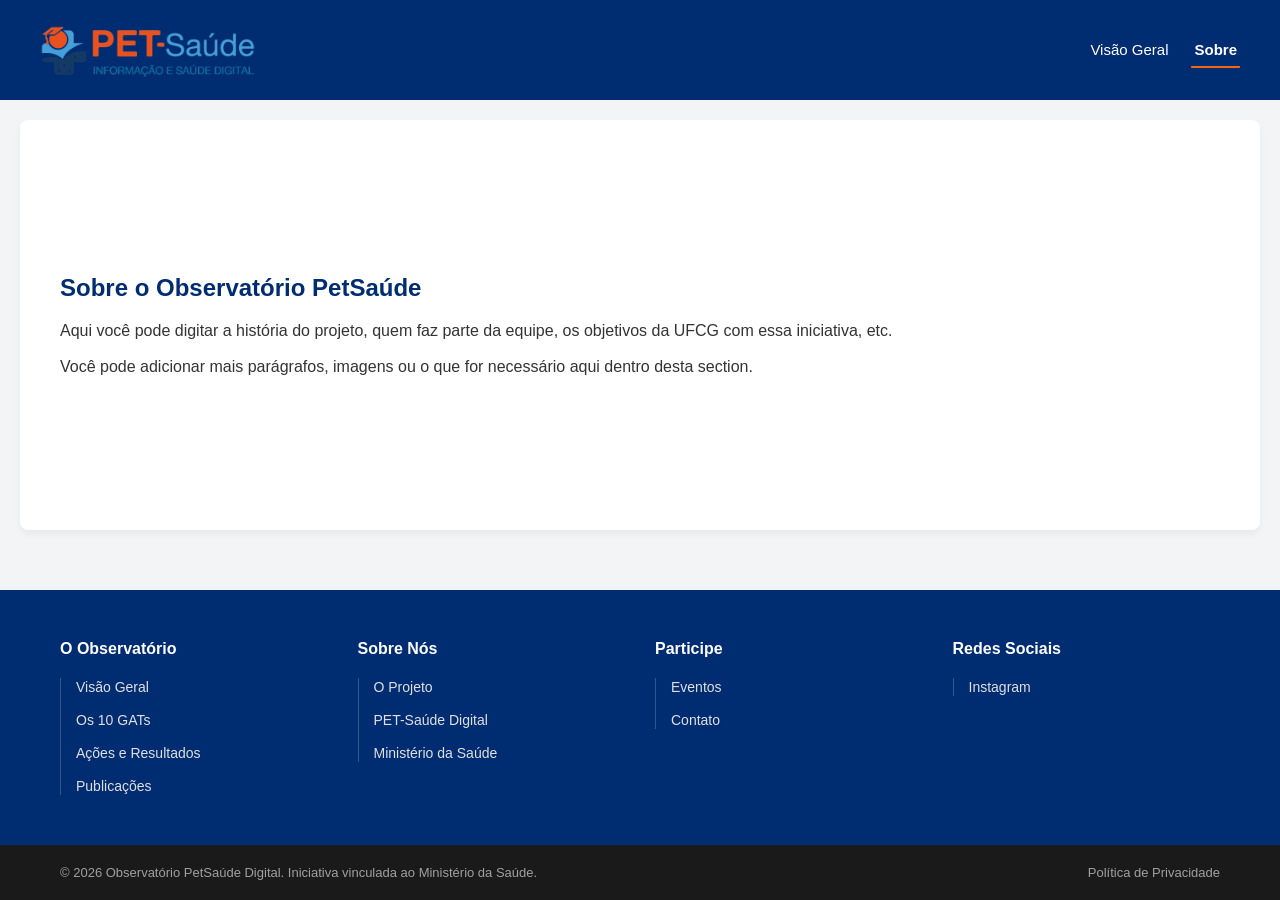
==== sobre.html @ b63b5b78 "feat: insere novos campos, adciona logica, separa menus" ====
<!DOCTYPE html>
<html lang="pt-BR">
<head>
    <meta charset="UTF-8">
    <meta name="viewport" content="width=device-width, initial-scale=1.0">
    <title>Sobre - Observatório PetSaúde</title>
    <link rel="stylesheet" href="style.css">
</head>
<body>

    <aside class="sidebar">        
        <img src="logoPet.png" alt="Logo" class="minha-logo">
        <nav>
            <a href="index.html" class="menu-item">Visão Geral</a>
            <a href="sobre.html" class="menu-item active">Sobre</a>
        </nav>
    </aside>

    <main class="main-content">
        
        <section class="dashboard-container" style="min-height: auto; padding: 40px; align-items: flex-start;">
            <h2 style="color: #002c72; margin-bottom: 20px;">Sobre o Observatório PetSaúde</h2>
            
            <p>Aqui você pode digitar a história do projeto, quem faz parte da equipe, os objetivos da UFCG com essa iniciativa, etc.</p>
            <br>
            <p>Você pode adicionar mais parágrafos, imagens ou o que for necessário aqui dentro desta section.</p>
        </section>

        <div id="footer-container"></div>
        <script src="footer.js"></script> 

    </main> 

</body>
</html>
---- style.css ----
* {
    margin: 0;
    padding: 0;
    box-sizing: border-box;
    font-family: 'Segoe UI', Tahoma, Geneva, Verdana, sans-serif;
}

body {
    background-color: #f3f4f6; 
    color: #333;
    display: flex;
    flex-direction: column;
    height: 100vh; 
    overflow: hidden; 
}

.sidebar {
    width: 100%;
    height: 100px;
    background-color: #002c72; 
    color: white;
    padding: 0 40px;
    display: flex;
    flex-direction: row;
    align-items: center;
    justify-content: space-between;
    flex-shrink: 0;
}

.sidebar h1 {
    font-size: 24px;
    font-weight: 600;
    margin-bottom: 0;
    padding-bottom: 0;
    border-bottom: none;
    margin-right: 40px;
}

.sidebar nav {
    display: flex;
    gap: 20px;
}

.menu-item {
    padding: 8px 3px;
    cursor: pointer;
    border-radius: 1px;
    margin-bottom: 0;
    transition: background 0.3s;
    font-size: 15px;
    white-space: nowrap;
    text-decoration: none; 
    color: white;
}

.menu-item:hover {
    color: white;
    background-color: transparent;
}

.menu-item.active {
    background-color: transparent; 
    font-weight: bold;
    border-bottom: 2px solid #f56613;
}

.minha-logo {
    height: 60px; 
    width: auto;
    margin-right: 10px;
}

.main-content {
    flex: 1; 
    padding: 20px;
    display: flex;    
    flex-direction: column; 
    gap: 20px;
    overflow-y: auto; 
}

.dashboard-container {
    background: white;
    padding: 10px;
    border-radius: 8px;
    box-shadow: 0 4px 6px rgba(0,0,0,0.05);
    flex: 1; 
    display: flex;
    width: 100%;    
    flex-direction: column;
    justify-content: center;
    align-items: center;
    min-height: 600px; 
}

.dashboard-container iframe, 
.dashboard-container img {
    width: 100%;
    height: 100%;
    border: none;
    object-fit: contain;
}

/* =========================================
   ESTILOS DO NOVO RODAPÉ (FOOTER)
========================================= */

.footer {
    width: calc(100%+40%);
    flex-shrink: 0;
    display: flex;
    flex-direction: column;
    margin-left: -20px;  
    margin-right: -20px;  
    margin-bottom: -20px; 
    margin-top: 40px; 
}

/* --- Parte Superior Azul --- */
.footer-top {
    background-color: #002c72; /* O azul da sua logo */
    color: white;
    display: flex;
    justify-content: space-between;
    padding: 50px 60px;
    flex-wrap: wrap;
    gap: 30px;
}

.footer-col {
    flex: 1;
    min-width: 180px;
}

.footer-col h4 {
    font-size: 16px;
    font-weight: 600;
    margin-bottom: 20px;
    color: white;
}

.footer-col ul {
    list-style: none;
    padding-left: 15px; 
    /* Esta é a linha vertical à esquerda dos links, igual à da imagem */
    border-left: 1px solid rgba(255, 255, 255, 0.2); 
    display: flex;
    flex-direction: column;
    gap: 15px;
}

.footer-col ul li a {
    color: #e0e0e0;
    text-decoration: none;
    font-size: 14px;
    transition: color 0.3s;
}

.footer-col ul li a:hover {
    color: #f56613; /* Fica laranja (sua cor) ao passar o mouse */
}

/* --- Parte Inferior Preta --- */
.footer-bottom {
    background-color: #1a1a1a; /* Cinza bem escuro/preto da imagem */
    color: #a0a0a0;
    padding: 20px 60px;
}

.footer-bottom-content {
    display: flex;
    justify-content: space-between;
    align-items: center;
    font-size: 13px;
    flex-wrap: wrap;
    gap: 15px;
}

.footer-bottom-content a.privacy-policy {
    color: #a0a0a0;
    text-decoration: none;
    transition: color 0.3s;
}

.footer-bottom-content a.privacy-policy:hover {
    color: white;
}

/* --- Responsividade para Celulares --- */
@media (max-width: 768px) {
    .footer-top {
        flex-direction: column;
        padding: 40px 30px;
    }
    .footer-bottom {
        padding: 20px 30px;
    }
    .footer-bottom-content {
        flex-direction: column;
        text-align: center;
    }
}
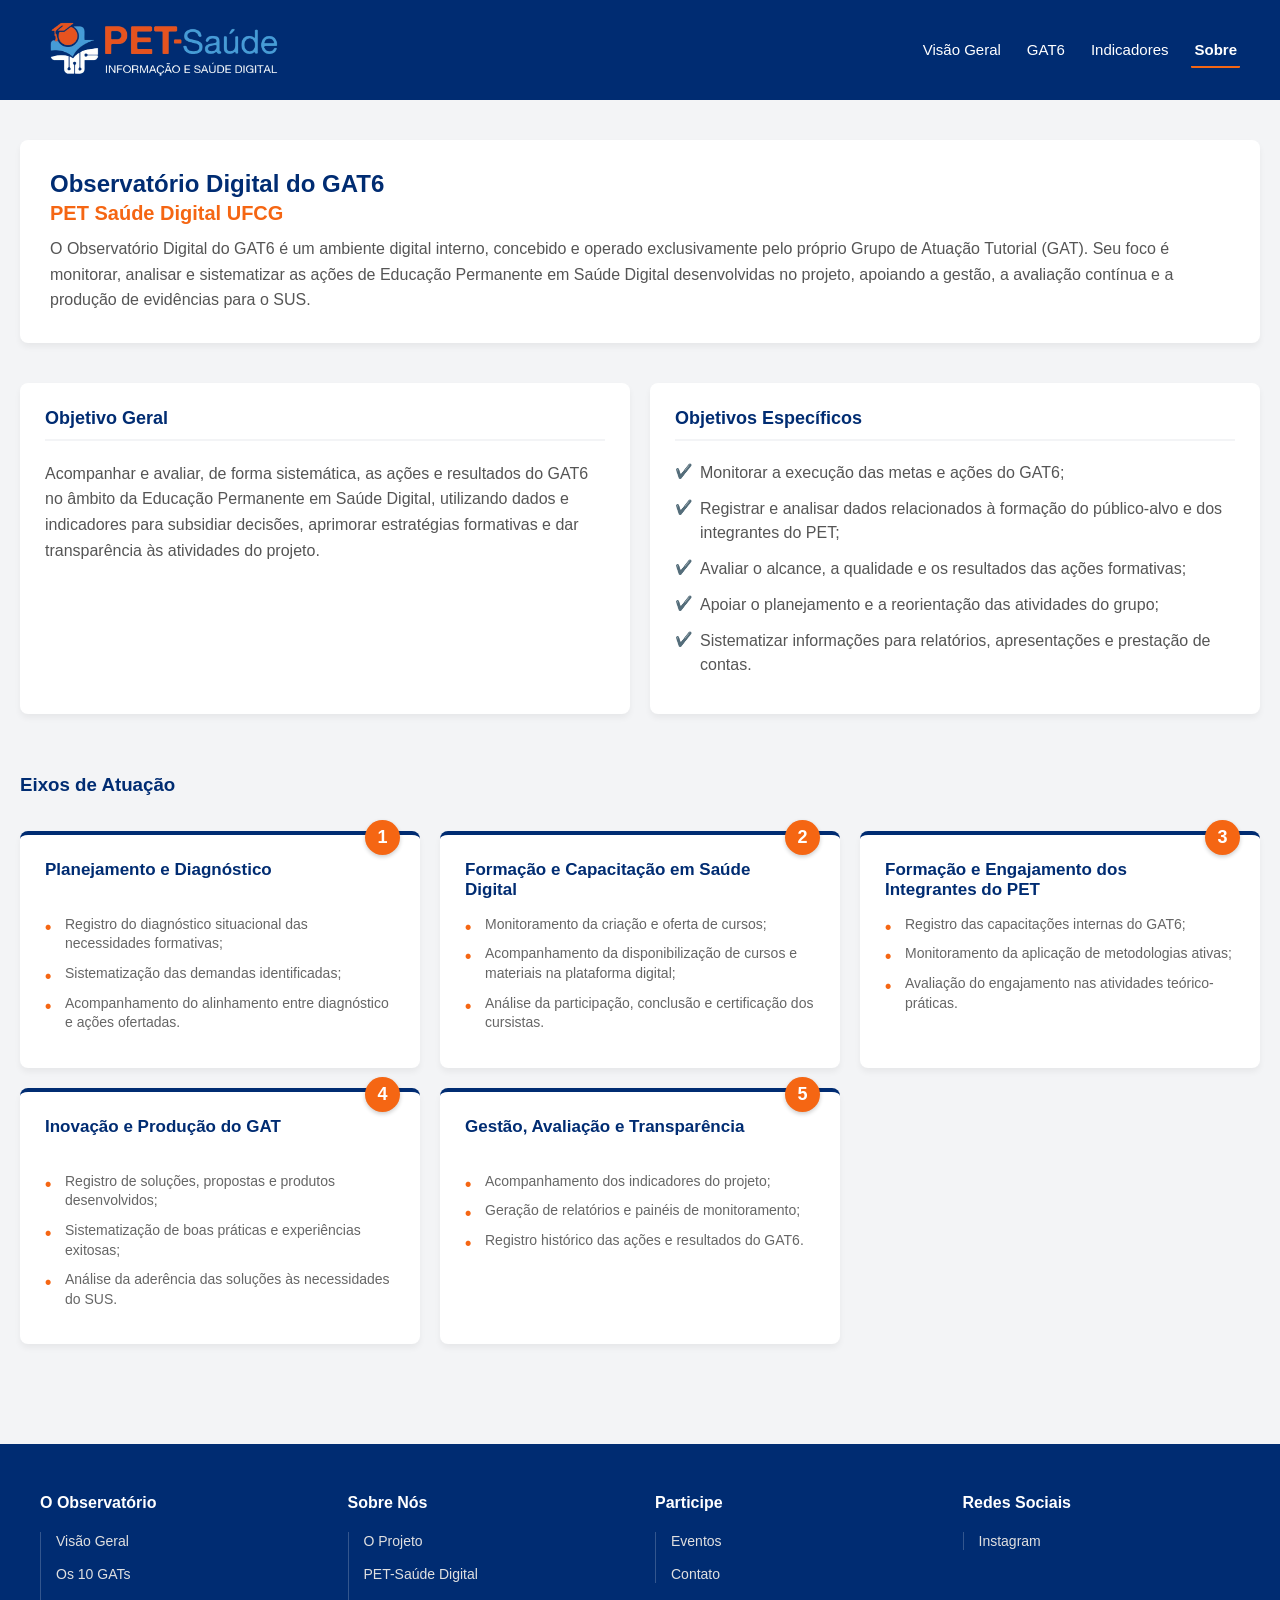
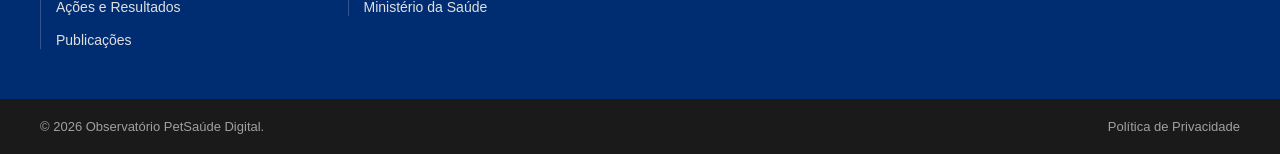
==== commit d0ad0657: "feat: criação de inficadores, gat e sobre" ====
--- a/sobre.html
+++ b/sobre.html
@@ -3,33 +3,106 @@
 <head>
     <meta charset="UTF-8">
     <meta name="viewport" content="width=device-width, initial-scale=1.0">
-    <title>Sobre - Observatório PetSaúde</title>
+    <title>Sobre - Observatório Digital GAT6</title>
     <link rel="stylesheet" href="style.css">
 </head>
 <body>
 
-    <aside class="sidebar">        
-        <img src="logoPet.png" alt="Logo" class="minha-logo">
-        <nav>
-            <a href="index.html" class="menu-item">Visão Geral</a>
-            <a href="sobre.html" class="menu-item active">Sobre</a>
-        </nav>
-    </aside>
+    <div id="menu-container"></div>
+    <script src="menu.js"></script>
 
-    <main class="main-content">
+    <main class="main-content" style="margin-top: 20px;"> 
         
-        <section class="dashboard-container" style="min-height: auto; padding: 40px; align-items: flex-start;">
-            <h2 style="color: #002c72; margin-bottom: 20px;">Sobre o Observatório PetSaúde</h2>
-            
-            <p>Aqui você pode digitar a história do projeto, quem faz parte da equipe, os objetivos da UFCG com essa iniciativa, etc.</p>
-            <br>
-            <p>Você pode adicionar mais parágrafos, imagens ou o que for necessário aqui dentro desta section.</p>
+        <section class="gat-header">
+            <div class="gat-title-area">
+                <h2>Observatório Digital do GAT6 <br> <span style="font-size: 20px; color: #f56613;">PET Saúde Digital UFCG</span></h2>
+            </div>
+            <p class="gat-description" style="font-size: 16px;">
+                O Observatório Digital do GAT6 é um ambiente digital interno, concebido e operado exclusivamente pelo próprio Grupo de Atuação Tutorial (GAT). Seu foco é monitorar, analisar e sistematizar as ações de Educação Permanente em Saúde Digital desenvolvidas no projeto, apoiando a gestão, a avaliação contínua e a produção de evidências para o SUS.
+            </p>
         </section>
 
-        <div id="footer-container"></div>
-        <script src="footer.js"></script> 
+        <div class="gat-grid" style="margin-bottom: 30px;">
+            
+            <section class="gat-card">
+                <h3> Objetivo Geral</h3>
+                <p style="line-height: 1.6; color: #555;">
+                    Acompanhar e avaliar, de forma sistemática, as ações e resultados do GAT6 no âmbito da Educação Permanente em Saúde Digital, utilizando dados e indicadores para subsidiar decisões, aprimorar estratégias formativas e dar transparência às atividades do projeto.
+                </p>
+            </section>
+
+            <section class="gat-card">
+                <h3>Objetivos Específicos</h3>
+                <ul class="sobre-list">
+                    <li>Monitorar a execução das metas e ações do GAT6;</li>
+                    <li>Registrar e analisar dados relacionados à formação do público-alvo e dos integrantes do PET;</li>
+                    <li>Avaliar o alcance, a qualidade e os resultados das ações formativas;</li>
+                    <li>Apoiar o planejamento e a reorientação das atividades do grupo;</li>
+                    <li>Sistematizar informações para relatórios, apresentações e prestação de contas.</li>
+                </ul>
+            </section>
+
+        </div>
+
+        <h3 class="section-title" style="margin-bottom: 15px;">Eixos de Atuação</h3>
+        <div class="eixos-grid">
+            
+            <div class="eixo-card">
+                <div class="eixo-numero">1</div>
+                <h4>Planejamento e Diagnóstico</h4>
+                <ul class="eixo-list">
+                    <li>Registro do diagnóstico situacional das necessidades formativas;</li>
+                    <li>Sistematização das demandas identificadas;</li>
+                    <li>Acompanhamento do alinhamento entre diagnóstico e ações ofertadas.</li>
+                </ul>
+            </div>
+
+            <div class="eixo-card">
+                <div class="eixo-numero">2</div>
+                <h4>Formação e Capacitação em Saúde Digital</h4>
+                <ul class="eixo-list">
+                    <li>Monitoramento da criação e oferta de cursos;</li>
+                    <li>Acompanhamento da disponibilização de cursos e materiais na plataforma digital;</li>
+                    <li>Análise da participação, conclusão e certificação dos cursistas.</li>
+                </ul>
+            </div>
+
+            <div class="eixo-card">
+                <div class="eixo-numero">3</div>
+                <h4>Formação e Engajamento dos Integrantes do PET</h4>
+                <ul class="eixo-list">
+                    <li>Registro das capacitações internas do GAT6;</li>
+                    <li>Monitoramento da aplicação de metodologias ativas;</li>
+                    <li>Avaliação do engajamento nas atividades teórico-práticas.</li>
+                </ul>
+            </div>
+
+            <div class="eixo-card">
+                <div class="eixo-numero">4</div>
+                <h4>Inovação e Produção do GAT</h4>
+                <ul class="eixo-list">
+                    <li>Registro de soluções, propostas e produtos desenvolvidos;</li>
+                    <li>Sistematização de boas práticas e experiências exitosas;</li>
+                    <li>Análise da aderência das soluções às necessidades do SUS.</li>
+                </ul>
+            </div>
+
+            <div class="eixo-card">
+                <div class="eixo-numero">5</div>
+                <h4>Gestão, Avaliação e Transparência</h4>
+                <ul class="eixo-list">
+                    <li>Acompanhamento dos indicadores do projeto;</li>
+                    <li>Geração de relatórios e painéis de monitoramento;</li>
+                    <li>Registro histórico das ações e resultados do GAT6.</li>
+                </ul>
+            </div>
+
+        </div>
 
     </main> 
+    
+    <div id="footer-container"></div>
+    <script src="footer.js"></script>
 
 </body>
 </html>
--- a/style.css
+++ b/style.css
@@ -11,7 +11,6 @@
     display: flex;
     flex-direction: column;
     height: 100vh; 
-    overflow: hidden; 
 }
 
 .sidebar {
@@ -65,7 +64,7 @@
 }
 
 .minha-logo {
-    height: 60px; 
+    height: 90px; 
     width: auto;
     margin-right: 10px;
 }
@@ -76,8 +75,9 @@
     display: flex;    
     flex-direction: column; 
     gap: 20px;
-    overflow-y: auto; 
-}
+    margin-top: 20px; 
+}
+
 
 .dashboard-container {
     background: white;
@@ -101,9 +101,133 @@
     object-fit: contain;
 }
 
-/* =========================================
-   ESTILOS DO NOVO RODAPÉ (FOOTER)
-========================================= */
+
+/*GAT6*/
+
+/* Cabeçalho do GAT */
+.gat-header {
+    background: white;
+    padding: 30px;
+    border-radius: 8px;
+    box-shadow: 0 4px 6px rgba(0,0,0,0.05);
+    margin-bottom: 20px;
+}
+
+.gat-title-area {
+    display: flex;
+    align-items: center;
+    gap: 15px;
+    margin-bottom: 10px;
+}
+
+.gat-title-area h2 {
+    color: #002c72;
+    font-size: 24px;
+}
+
+.status-badge {
+    padding: 5px 12px;
+    border-radius: 20px;
+    font-size: 12px;
+    font-weight: bold;
+    text-transform: uppercase;
+}
+
+.status-badge.ativo {
+    background-color: #d4edda;
+    color: #155724;
+}
+
+.gat-description {
+    color: #555;
+    line-height: 1.6;
+}
+
+/* Grid Principal (Tabelas e Indicadores) */
+.gat-grid {
+    display: grid;
+    grid-template-columns: repeat(auto-fit, minmax(300px, 1fr));
+    gap: 20px;
+    margin-bottom: 20px;
+}
+
+.gat-card {
+    background: white;
+    padding: 25px;
+    border-radius: 8px;
+    box-shadow: 0 4px 6px rgba(0,0,0,0.05);
+}
+
+.gat-card h3 {
+    color: #002c72;
+    margin-bottom: 20px;
+    font-size: 18px;
+    border-bottom: 2px solid #f3f4f6;
+    padding-bottom: 10px;
+}
+
+/* Tabelas */
+.gat-table {
+    width: 100%;
+    border-collapse: collapse;
+}
+
+.gat-table th, .gat-table td {
+    padding: 12px 8px;
+    text-align: left;
+    border-bottom: 1px solid #eee;
+    font-size: 14px;
+}
+
+.gat-table th {
+    color: #888;
+    font-weight: 600;
+}
+
+.text-success { color: #28a745; font-weight: bold; }
+.text-warning { color: #f56613; font-weight: bold; }
+
+/* Indicadores e Barras de Progresso */
+.indicador-item {
+    margin-bottom: 25px;
+}
+
+.indicador-info {
+    display: flex;
+    justify-content: space-between;
+    margin-bottom: 8px;
+    font-size: 14px;
+    color: #333;
+}
+
+.progress-bar-bg {
+    width: 100%;
+    background-color: #e9ecef;
+    border-radius: 10px;
+    height: 20px;
+    overflow: hidden;
+}
+
+.progress-bar-fill {
+    background-color: #f56613; /* Laranja da identidade */
+    height: 100%;
+    color: white;
+    font-size: 11px;
+    font-weight: bold;
+    display: flex;
+    align-items: center;
+    justify-content: center;
+    transition: width 0.5s ease-in-out;
+}
+
+.section-title {
+    color: #002c72;
+    margin-top: 10px;
+    margin-bottom: -5px;
+}
+
+
+/*Rodapé*/
 
 .footer {
     width: calc(100%+40%);
@@ -116,9 +240,8 @@
     margin-top: 40px; 
 }
 
-/* --- Parte Superior Azul --- */
 .footer-top {
-    background-color: #002c72; /* O azul da sua logo */
+    background-color: #002c72; 
     color: white;
     display: flex;
     justify-content: space-between;
@@ -142,7 +265,6 @@
 .footer-col ul {
     list-style: none;
     padding-left: 15px; 
-    /* Esta é a linha vertical à esquerda dos links, igual à da imagem */
     border-left: 1px solid rgba(255, 255, 255, 0.2); 
     display: flex;
     flex-direction: column;
@@ -157,12 +279,13 @@
 }
 
 .footer-col ul li a:hover {
-    color: #f56613; /* Fica laranja (sua cor) ao passar o mouse */
-}
-
-/* --- Parte Inferior Preta --- */
+    color: #f56613; 
+}
+
+/* Inferior */
+
 .footer-bottom {
-    background-color: #1a1a1a; /* Cinza bem escuro/preto da imagem */
+    background-color: #1a1a1a; 
     color: #a0a0a0;
     padding: 20px 60px;
 }
@@ -186,7 +309,7 @@
     color: white;
 }
 
-/* --- Responsividade para Celulares --- */
+/* Responsividade para Celulares */
 @media (max-width: 768px) {
     .footer-top {
         flex-direction: column;
@@ -199,4 +322,267 @@
         flex-direction: column;
         text-align: center;
     }
+}
+
+/* =========================================
+   CARROSSEL DE PARTICIPANTES (HORIZONTAL)
+========================================= */
+
+.participants-carousel {
+    display: flex;
+    gap: 15px;
+    overflow-x: auto; /* Cria a barra de rolagem horizontal */
+    padding-bottom: 15px; /* Espaço para a barra de rolagem não sobrepor os cartões */
+    margin-bottom: 30px;
+    scroll-behavior: smooth;
+}
+
+/* Esconde/estiliza a barra de rolagem horizontal para ficar mais elegante */
+.participants-carousel::-webkit-scrollbar {
+    height: 8px;
+}
+.participants-carousel::-webkit-scrollbar-track {
+    background: #e9ecef;
+    border-radius: 4px;
+}
+.participants-carousel::-webkit-scrollbar-thumb {
+    background: #c1c1c1;
+    border-radius: 4px;
+}
+.participants-carousel::-webkit-scrollbar-thumb:hover {
+    background: #a8a8a8;
+}
+
+.profile-card {
+    background: white;
+    min-width: 200px; /* Largura mínima para os cartões não se esmagarem */
+    padding: 15px;
+    border-radius: 8px;
+    box-shadow: 0 4px 6px rgba(0,0,0,0.05);
+    display: flex;
+    flex-direction: column;
+    border-left: 4px solid #ccc; /* Linha decorativa à esquerda */
+    transition: transform 0.2s;
+}
+
+.profile-card:hover {
+    transform: translateY(-3px); /* Efeito de levantar ao passar o rato */
+}
+
+.profile-card .role {
+    font-size: 11px;
+    text-transform: uppercase;
+    font-weight: 700;
+    margin-bottom: 8px;
+    letter-spacing: 0.5px;
+}
+
+.profile-card .name {
+    font-size: 14px;
+    color: #333;
+    margin-bottom: 4px;
+    line-height: 1.2;
+}
+
+.profile-card .course {
+    font-size: 12px;
+    color: #777;
+    margin-top: auto; /* Empurra o curso para o fundo do cartão */
+}
+
+/* Cores das linhas laterais e dos cargos dependendo da função */
+.profile-card.coord { border-left-color: #f56613; }
+.profile-card.coord .role { color: #f56613; }
+
+.profile-card.tutor { border-left-color: #002c72; }
+.profile-card.tutor .role { color: #002c72; }
+
+.profile-card.preceptor { border-left-color: #17a2b8; }
+.profile-card.preceptor .role { color: #17a2b8; }
+
+.profile-card.orientador { border-left-color: #6f42c1; }
+.profile-card.orientador .role { color: #6f42c1; }
+
+.profile-card.monitor { border-left-color: #28a745; }
+.profile-card.monitor .role { color: #28a745; }
+
+
+/* =========================================
+   BOTÃO VOLTAR AO TOPO (GLOBAL)
+========================================= */
+
+.back-to-top {
+    position: fixed;
+    bottom: 30px;
+    right: 30px;
+    width: 50px;
+    height: 50px;
+    background-color: #f56613; /* Laranja da identidade */
+    color: white;
+    border: none;
+    border-radius: 50%; /* Deixa o botão redondo */
+    font-size: 24px;
+    cursor: pointer;
+    box-shadow: 0 4px 8px rgba(0,0,0,0.3);
+    display: flex;
+    align-items: center;
+    justify-content: center;
+    
+    /* Invisível por padrão, só aparece ao rolar a página */
+    opacity: 0; 
+    visibility: hidden;
+    transition: opacity 0.3s, visibility 0.3s, transform 0.2s;
+    z-index: 9999; /* Garante que fique acima de tudo */
+}
+
+/* Classe que será adicionada pelo JavaScript quando rolar a página */
+.back-to-top.show {
+    opacity: 1;
+    visibility: visible;
+}
+
+/* Efeito ao passar o mouse */
+.back-to-top:hover {
+    background-color: #d4550d;
+    transform: scale(1.1); /* Aumenta um pouquinho */
+}
+
+
+/* =========================================
+   ESTILOS DA PÁGINA SOBRE (OBJETIVOS E EIXOS)
+========================================= */
+
+.sobre-list {
+    list-style: none;
+    padding-left: 0;
+}
+
+.sobre-list li {
+    position: relative;
+    padding-left: 25px;
+    margin-bottom: 12px;
+    color: #555;
+    line-height: 1.5;
+}
+
+.sobre-list li::before {
+    content: "✔️"; /* Ícone de check para os objetivos */
+    position: absolute;
+    left: 0;
+    top: 0;
+    font-size: 14px;
+    color: #f56613;
+}
+
+/* Grid Inteligente para os Eixos */
+.eixos-grid {
+    display: grid;
+    grid-template-columns: repeat(auto-fit, minmax(300px, 1fr));
+    gap: 20px;
+    margin-bottom: 40px;
+}
+
+.eixo-card {
+    background: white;
+    padding: 25px;
+    border-radius: 8px;
+    box-shadow: 0 4px 6px rgba(0,0,0,0.05);
+    border-top: 4px solid #002c72; /* Linha azul no topo */
+    position: relative;
+    transition: transform 0.2s;
+}
+
+.eixo-card:hover {
+    transform: translateY(-5px); /* Efeito de flutuar levemente */
+    border-top-color: #f56613; /* A linha do topo fica laranja ao passar o mouse */
+}
+
+.eixo-numero {
+    position: absolute;
+    top: -15px;
+    right: 20px;
+    background-color: #f56613;
+    color: white;
+    width: 35px;
+    height: 35px;
+    display: flex;
+    align-items: center;
+    justify-content: center;
+    border-radius: 50%;
+    font-weight: bold;
+    font-size: 18px;
+    box-shadow: 0 2px 4px rgba(0,0,0,0.2);
+}
+
+.eixo-card h4 {
+    color: #002c72;
+    margin-bottom: 15px;
+    font-size: 17px;
+    padding-right: 30px; /* Para o texto não bater no número do eixo */
+    min-height: 40px;
+}
+
+.eixo-list {
+    list-style: none;
+    padding-left: 0;
+}
+
+.eixo-list li {
+    position: relative;
+    padding-left: 20px;
+    margin-bottom: 10px;
+    color: #666;
+    font-size: 14px;
+    line-height: 1.4;
+}
+
+.eixo-list li::before {
+    content: "•";
+    position: absolute;
+    left: 0;
+    color: #f56613; /* Bolinha laranja para os tópicos dos eixos */
+    font-weight: bold;
+    font-size: 18px;
+}
+
+
+/* =========================================
+   ESTILOS DOS INDICADORES (KPIs)
+========================================= */
+
+.kpi-grid {
+    display: grid;
+    grid-template-columns: repeat(auto-fit, minmax(200px, 1fr));
+    gap: 20px;
+    margin-bottom: 30px;
+}
+
+.kpi-card {
+    background: white;
+    padding: 25px 20px;
+    border-radius: 8px;
+    box-shadow: 0 4px 6px rgba(0,0,0,0.05);
+    border-left: 5px solid #f56613; /* Destaque laranja na esquerda */
+    text-align: center;
+    transition: transform 0.2s;
+}
+
+.kpi-card:hover {
+    transform: translateY(-3px);
+}
+
+.kpi-value {
+    font-size: 38px;
+    font-weight: 800;
+    color: #002c72; /* Azul escuro da identidade */
+    line-height: 1;
+    margin-bottom: 8px;
+}
+
+.kpi-label {
+    font-size: 13px;
+    color: #666;
+    text-transform: uppercase;
+    letter-spacing: 0.5px;
+    font-weight: 600;
 }
